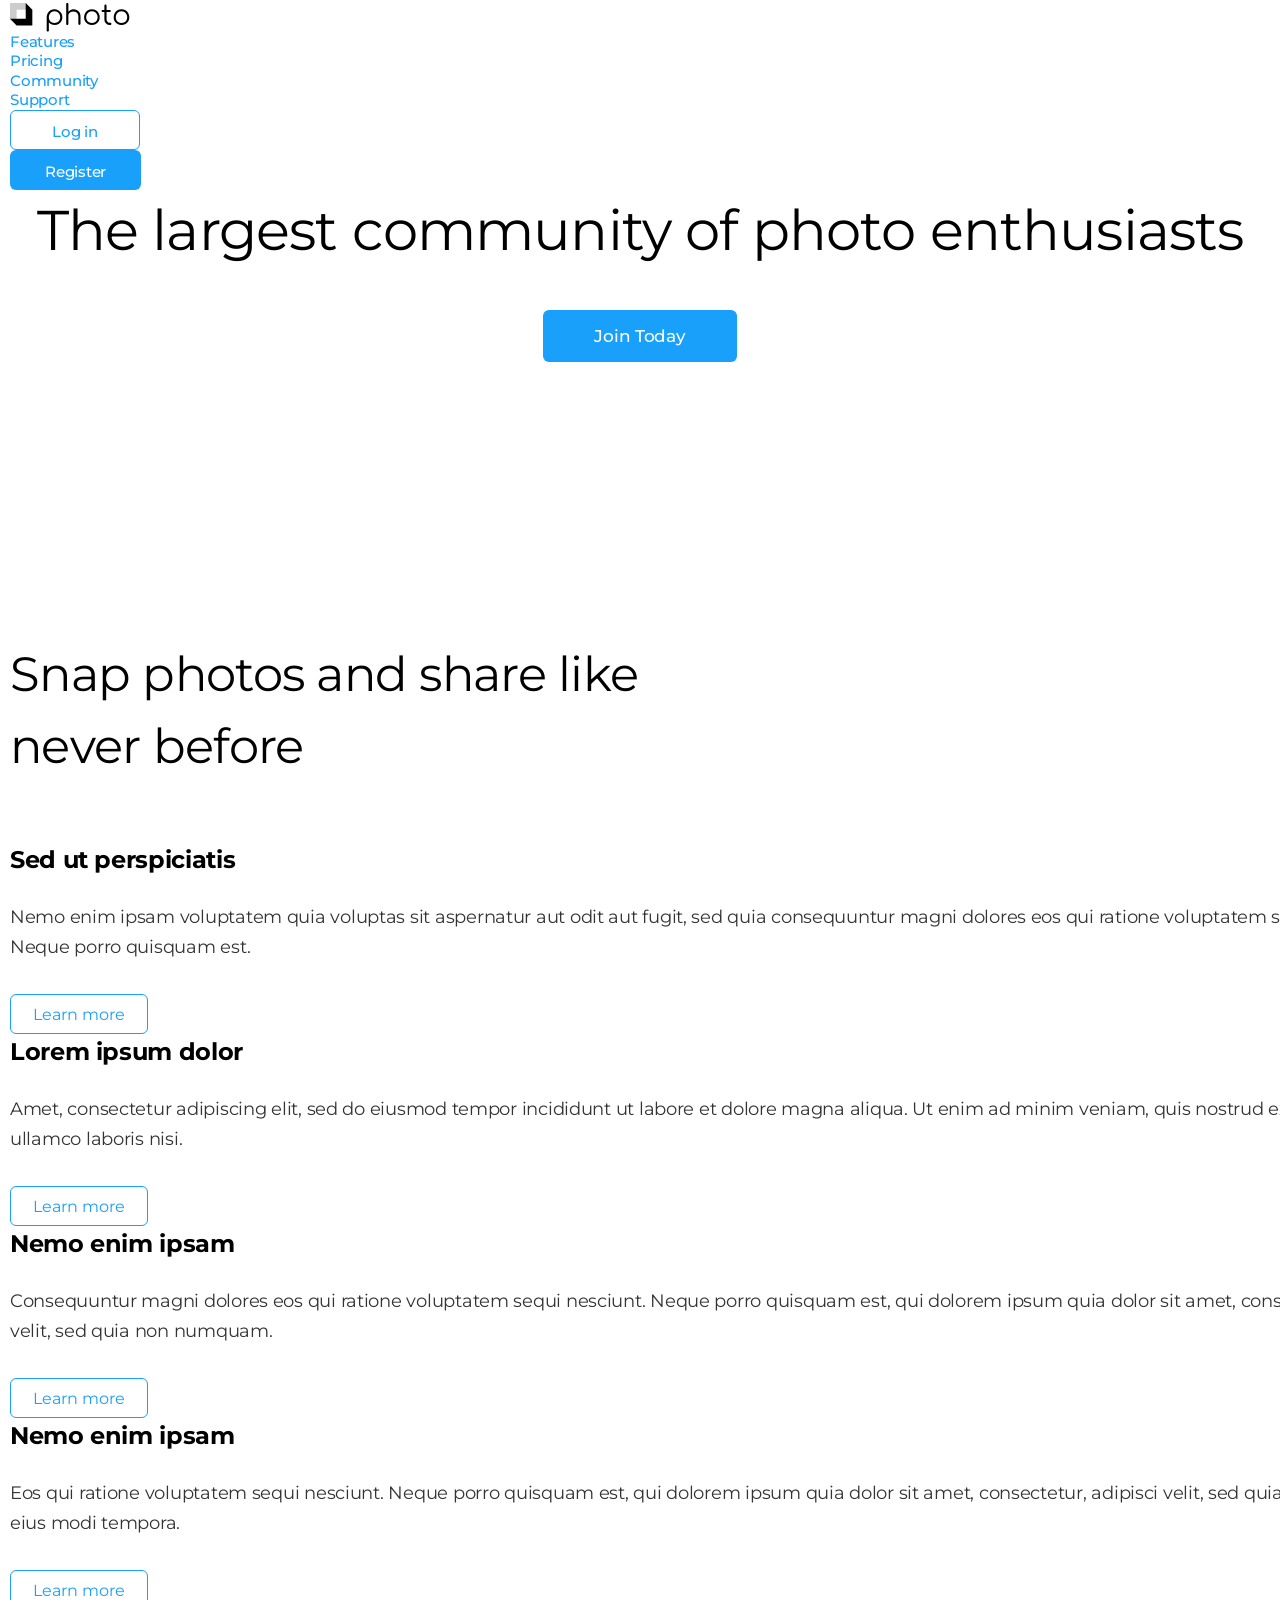
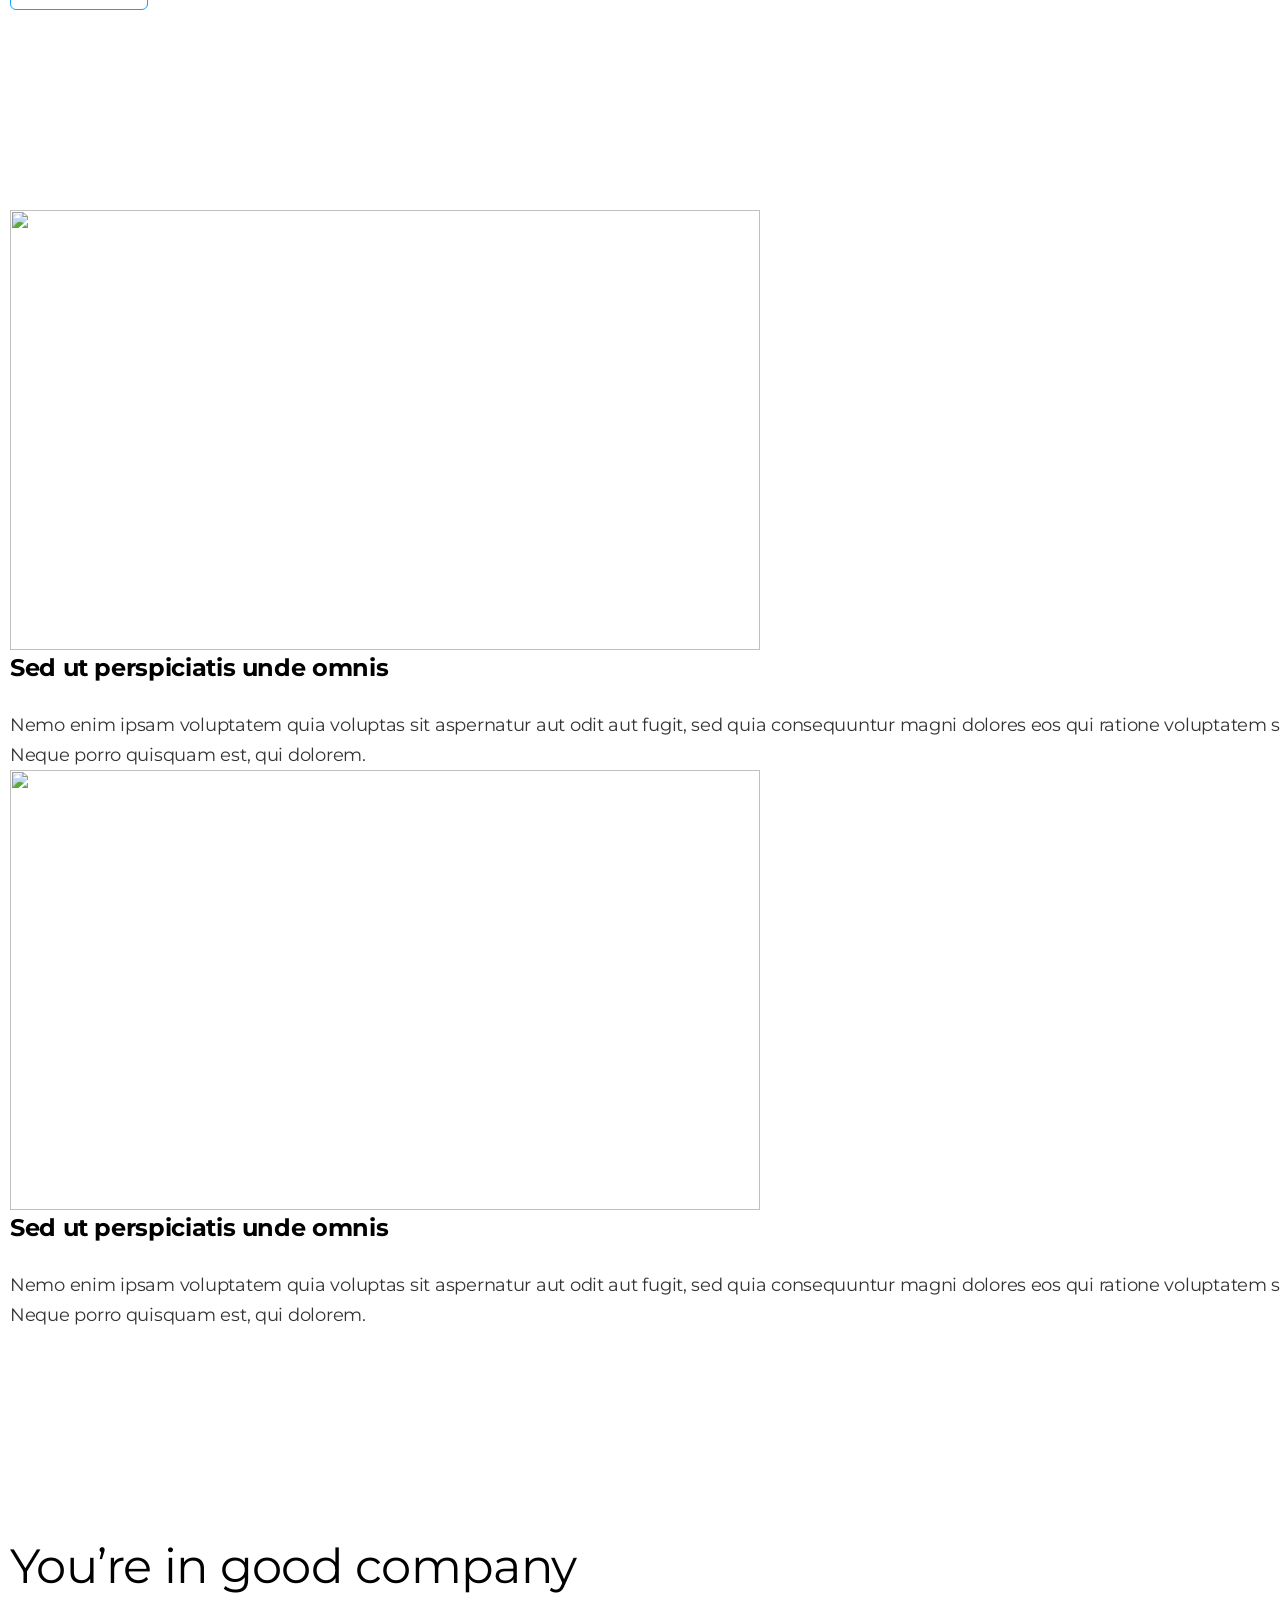
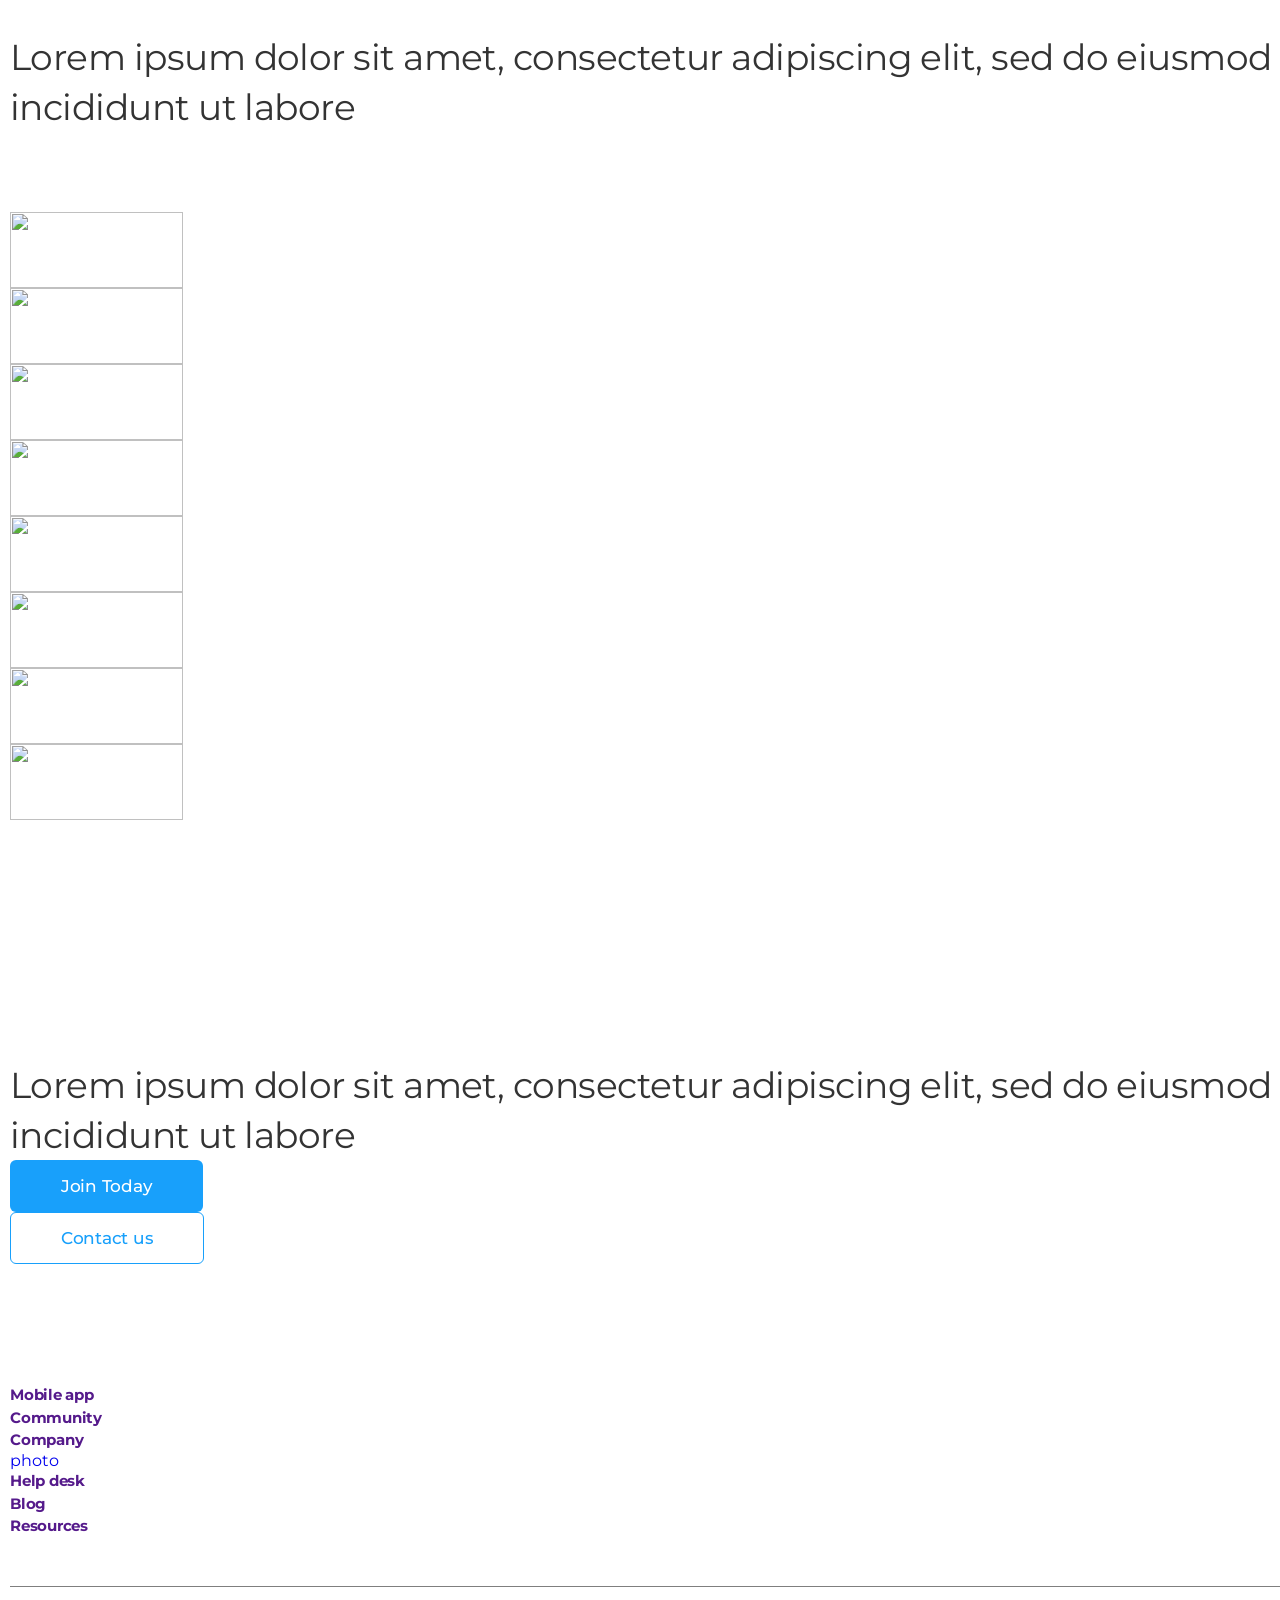
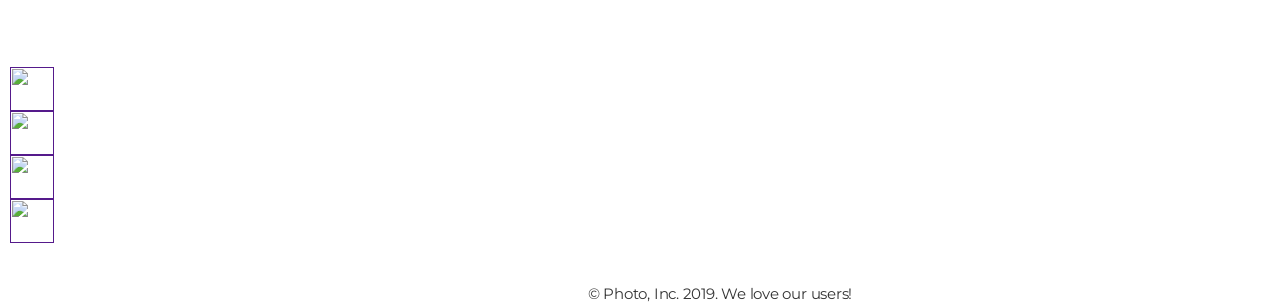
==== index.html @ c055527a "Initial commit" ====
<!DOCTYPE html>
<html lang="en">
	<head>
		<meta charset="UTF-8" />
		<meta name="viewport" content="width=device-width, initial-scale=1.0" />
		<title>Wireframing</title>
		<link rel="preconnect" href="https://fonts.googleapis.com" />
		<link rel="preconnect" href="https://fonts.gstatic.com" crossorigin />
		<link
			href="https://fonts.googleapis.com/css2?family=Montserrat:wght@100..900&display=swap"
			rel="stylesheet"
		/>
		<link
			rel="stylesheet"
			href="https://cdnjs.cloudflare.com/ajax/libs/modern-normalize/3.0.1/modern-normalize.min.css"
			integrity="sha512-q6WgHqiHlKyOqslT/lgBgodhd03Wp4BEqKeW6nNtlOY4quzyG3VoQKFrieaCeSnuVseNKRGpGeDU3qPmabCANg=="
			crossorigin="anonymous"
			referrerpolicy="no-referrer"
		/>
		<link rel="stylesheet" href="/css/styles.css" />
	</head>
	<body>
		<header class="header">
			<div class="container">
				<nav class="nav">
					<a href="#" class="logo"
						><img
							src="./images/sample-logo.svg"
							alt="Logo"
							width="122"
							height="32"
					/></a>
					<ul class="nav-list">
						<li class="nav-item"><a href="" class="nav-link">Features</a></li>
						<li class="nav-item"><a href="" class="nav-link">Pricing</a></li>
						<li class="nav-item"><a href="" class="nav-link">Community</a></li>
						<li class="nav-item"><a href="" class="nav-link">Support</a></li>
					</ul>
				</nav>
				<ul class="auth-list">
					<li class="auth-item">
						<a href="" class="auth-link link-base">Log in</a>
					</li>
					<li class="auth-item">
						<a href="" class="auth-link link-accent">Register</a>
					</li>
				</ul>
			</div>
		</header>

		<main>
			<section class="hero">
				<h1 class="hero-title">The largest community of photo enthusiasts</h1>
				<a href="" class="cta-btn link-accent">Join Today</a>
			</section>
			<section class="section about">
				<div class="container">
					<h2 class="section-title about-title">
						Snap photos and share like <br />
						never before
					</h2>
					<ul class="about-list">
						<li class="about-item">
							<h3 class="about-item-title">Sed ut perspiciatis</h3>
							<p class="about-excerpt">
								Nemo enim ipsam voluptatem quia voluptas sit aspernatur aut odit
								aut fugit, sed quia consequuntur magni dolores eos qui ratione
								voluptatem sequi nesciunt. Neque porro quisquam est.
							</p>
							<a href="" class="more-btn">Learn more</a>
						</li>
						<li class="about-item">
							<h3 class="about-item-title">Lorem ipsum dolor</h3>
							<p class="about-excerpt">
								Amet, consectetur adipiscing elit, sed do eiusmod tempor
								incididunt ut labore et dolore magna aliqua. Ut enim ad minim
								veniam, quis nostrud exercitation ullamco laboris nisi.
							</p>
							<a href="" class="more-btn">Learn more</a>
						</li>
						<li class="about-item">
							<h3 class="about-item-title">Nemo enim ipsam</h3>
							<p class="about-excerpt">
								Consequuntur magni dolores eos qui ratione voluptatem sequi
								nesciunt. Neque porro quisquam est, qui dolorem ipsum quia dolor
								sit amet, consectetur, adipisci velit, sed quia non numquam.
							</p>
							<a href="" class="more-btn">Learn more</a>
						</li>
						<li class="about-item">
							<h3 class="about-item-title">Nemo enim ipsam</h3>
							<p class="about-excerpt">
								Eos qui ratione voluptatem sequi nesciunt. Neque porro quisquam
								est, qui dolorem ipsum quia dolor sit amet, consectetur,
								adipisci velit, sed quia non numquam eius modi tempora.
							</p>
							<a href="" class="more-btn">Learn more</a>
						</li>
					</ul>
				</div>
			</section>
			<section class="section portfolio">
				<div class="container">
					<h2 class="section-title visually-hidden">Examples of work</h2>
					<img src="" alt="" class="portfolio-img" width="750" height="440" />
					<h3 class="portfolio-subtitle">Sed ut perspiciatis unde omnis</h3>
					<p class="portfolio-text">
						Nemo enim ipsam voluptatem quia voluptas sit aspernatur aut odit aut
						fugit, sed quia consequuntur magni dolores eos qui ratione
						voluptatem sequi nesciunt. Neque porro quisquam est, qui dolorem.
					</p>
					<img src="" alt="" class="portfolio-img" width="750" height="440" />
					<h3 class="portfolio-subtitle">Sed ut perspiciatis unde omnis</h3>
					<p class="portfolio-text">
						Nemo enim ipsam voluptatem quia voluptas sit aspernatur aut odit aut
						fugit, sed quia consequuntur magni dolores eos qui ratione
						voluptatem sequi nesciunt. Neque porro quisquam est, qui dolorem.
					</p>
				</div>
			</section>
			<section class="section clients">
				<div class="container">
					<h2 class="section-title clients-title">You’re in good company</h2>
					<p class="clients-text">
						Lorem ipsum dolor sit amet, consectetur adipiscing elit, sed do
						eiusmod tempor incididunt ut labore
					</p>
					<ul class="clients-list">
						<li class="clients-item">
							<img src="" alt="" class="clients-img" width="173" height="76" />
						</li>
						<li class="clients-item">
							<img src="" alt="" class="clients-img" width="173" height="76" />
						</li>
						<li class="clients-item">
							<img src="" alt="" class="clients-img" width="173" height="76" />
						</li>
						<li class="clients-item">
							<img src="" alt="" class="clients-img" width="173" height="76" />
						</li>
						<li class="clients-item">
							<img src="" alt="" class="clients-img" width="173" height="76" />
						</li>
						<li class="clients-item">
							<img src="" alt="" class="clients-img" width="173" height="76" />
						</li>
						<li class="clients-item">
							<img src="" alt="" class="clients-img" width="173" height="76" />
						</li>
						<li class="clients-item">
							<img src="" alt="" class="clients-img" width="173" height="76" />
						</li>
					</ul>
				</div>
			</section>
			<section class="section join">
				<div class="container">
					<h2 class="section-title join-title"></h2>
					<p class="join-text">
						Lorem ipsum dolor sit amet, consectetur adipiscing elit, sed do
						eiusmod tempor incididunt ut labore
					</p>
					<ul class="join-list">
						<li class="join-item">
							<a href="" class="join-link link-accent">Join Today</a>
						</li>
						<li class="join-item">
							<a href="" class="join-link link-base">Contact us</a>
						</li>
					</ul>
				</div>
			</section>
		</main>
		<footer class="footer">
			<div class="container">
				<div class="footer-wrapper">
					<ul class="footer-list">
						<li class="footer-item">
							<a href="" class="footer-link">Mobile app</a>
						</li>
						<li class="footer-item">
							<a href="" class="footer-link">Community</a>
						</li>
						<li class="footer-item">
							<a href="" class="footer-link">Company</a>
						</li>
					</ul>
					<a href="#" class="logo">photo</a>
					<ul class="footer-list">
						<li class="footer-item">
							<a href="" class="footer-link">Help desk</a>
						</li>
						<li class="footer-item"><a href="" class="footer-link">Blog</a></li>
						<li class="footer-item">
							<a href="" class="footer-link">Resources</a>
						</li>
					</ul>
				</div>
				<ul class="socials-list">
					<li class="socials-item">
						<a href="" class="socials-link"
							><img src="" alt="" class="socials-img" width="44" height="44"
						/></a>
					</li>
					<li class="socials-item">
						<a href="" class="socials-link"
							><img src="" alt="" class="socials-img" width="44" height="44"
						/></a>
					</li>
					<li class="socials-item">
						<a href="" class="socials-link"
							><img src="" alt="" class="socials-img" width="44" height="44"
						/></a>
					</li>
					<li class="socials-item">
						<a href="" class="socials-link"
							><img src="" alt="" class="socials-img" width="44" height="44"
						/></a>
					</li>
				</ul>
				<p class="copyright">&#169; Photo, Inc. 2019. We love our users!</p>
			</div>
		</footer>
	</body>
</html>
---- css/styles.css ----
:root {
	/* COLORS */

	--accent-color: #18a0fb;
	--title-color: #000000;
	--text-color: rgba(0, 0, 0, 0.8);
	--text-color-light: #ffffff;
	--main-bg-color: #ffffff;
	--secondary-bg-color: #f5f5f5;
	--decoration-color: rgba(0, 0, 0, 0.5);

	/* TYPEFACES */

	--main-font: 'Montserrat', sans-serif;
}

body {
	font-family: var(--main-font);
	background-color: var(--main-bg-color);
}

h1,
h2,
h3,
h4,
h5,
h6 {
	margin-top: 0;
	margin-bottom: 0;
	color: var(--title-color);
}

p {
	margin-top: 0;
	margin-bottom: 0;
	color: var(--text-color);
}

ul,
ol {
	margin: 0;
	padding-left: 0;
	list-style: none;
}

a {
	text-decoration: none;
}

img {
	display: block;
	max-width: 100%;
}

button {
	padding: 0;
	cursor: pointer;
}

address {
	font-style: normal;
}

/* ============= UTILITIES ============= */

.visually-hidden {
	position: absolute;
	width: 1px;
	height: 1px;
	margin: -1px;
	border: 0;
	padding: 0;
	white-space: nowrap;
	clip-path: inset(100%);
	clip: rect(0 0 0 0);
	overflow: hidden;
}

/* ============= COMPONENTS ============= */

.section {
	padding-top: 120px;
	padding-bottom: 120px;
}

.container {
	width: 1440px;
	padding-left: 10px;
	padding-right: 10px;
	margin: 0 auto;
}

/* ============= HEADER ============= */

.header {
}
.nav {
}

.logo {
}
.nav-item {
}
.nav-link {
}

.nav-link,
.auth-link {
	font-size: 15px;
	font-weight: 500;
	line-height: normal;
	letter-spacing: -0.015em;
	color: var(--accent-color);
}

.auth-item {
}

.auth-link {
	display: inline-block;
	min-width: 130px;
	height: 40px;
	padding: 11px 34px;
	border: 1px solid transparent;
	border-radius: 6px;
	text-align: center;
}

.cta-btn,
.join-link {
	display: inline-block;
	min-width: 192px;
	height: 52px;
	padding: 15px 50px;
	font-size: 17px;
	font-weight: 500;
	line-height: normal;
	letter-spacing: -0.015em;
	text-align: center;
	border: 1px solid transparent;
	border-radius: 6px;
}

.link-base {
	border-color: var(--accent-color);
	color: var(--accent-color);
}

.link-accent {
	color: var(--text-color-light);
	background-color: var(--accent-color);
}

/* ============= HERO ============= */

.hero {
	padding-bottom: 156px;
	text-align: center;
}

.hero-title {
	margin-bottom: 40px;
	font-size: 56px;
	font-weight: 400;
	line-height: 1.43;
	letter-spacing: -0.015em;
}

/* ============= ABOUT ============= */

.about {
}
.section-title {
}
.about-title {
	margin-bottom: 60px;
	font-size: 48px;
	line-height: 1.5;
	letter-spacing: -0.015em;
	font-weight: 400;
}
.about-list {
}
.about-item {
}

.about-item-title {
	margin-bottom: 24px;
	font-size: 24px;
	line-height: 1.5;
	font-weight: 700;
	letter-spacing: -0.015em;
}

.about-excerpt {
	margin-bottom: 32px;
	font-size: 18px;
	line-height: 1.67;
	letter-spacing: -0.015em;
	font-weight: 400;
}
.more-btn {
	display: inline-block;
	min-width: 130px;
	height: 40px;
	padding: 11px 22px;
	border: 1px solid var(--accent-color);
	border-radius: 6px;
	text-align: center;
	color: var(--accent-color);
}

/* ============= PORTFOLIO ============= */

.portfolio {
	padding-top: 80px;
	padding-bottom: 80px;
}
.visually-hidden {
}
.portfolio-img {
}
.portfolio-subtitle {
	margin-bottom: 24px;
	font-size: 24px;
	line-height: 1.5;
	font-weight: 700;
	letter-spacing: -0.015em;
}
.portfolio-text {
	font-size: 18px;
	line-height: 1.67;
	letter-spacing: -0.015em;
	font-weight: 400;
}

/* ============= CLIENTS ============= */

.clients {
}
.clients-title {
	margin-bottom: 30px;
	font-size: 48px;
	line-height: 1.5;
	letter-spacing: -0.015em;
	font-weight: 400;
}
.clients-text {
	margin-bottom: 80px;
	font-size: 36px;
	line-height: 1.39;
	font-weight: 400;
	letter-spacing: -0.015em;
}
.clients-list {
}
.clients-item {
}
.clients-img {
}

/* ============= JOIN ============= */

.join {
}
.join-title {
}
.join-text {
	font-size: 36px;
	line-height: 1.39;
	font-weight: 400;
	letter-spacing: -0.015em;
}
.join-list {
}
.join-item {
}

/* ============= FOOTER ============= */

.footer {
}
.footer-list {
}
.footer-item {
}
.footer-link {
	font-size: 15px;
	line-height: 1.5;
	font-weight: 700;
	letter-spacing: -0.015em;
}
.footer-wrapper {
	padding-bottom: 48px;
	margin-bottom: 80px;
	border-bottom: 1px solid var(--decoration-color);
}
.socials-list {
	margin-bottom: 40px;
}
.socials-item {
}
.socials-link {
}
.socials-img {
}
.copyright {
	font-size: 15px;
	font-weight: 400;
	line-height: 1.5;
	letter-spacing: -0.015em;
	text-align: center;
}
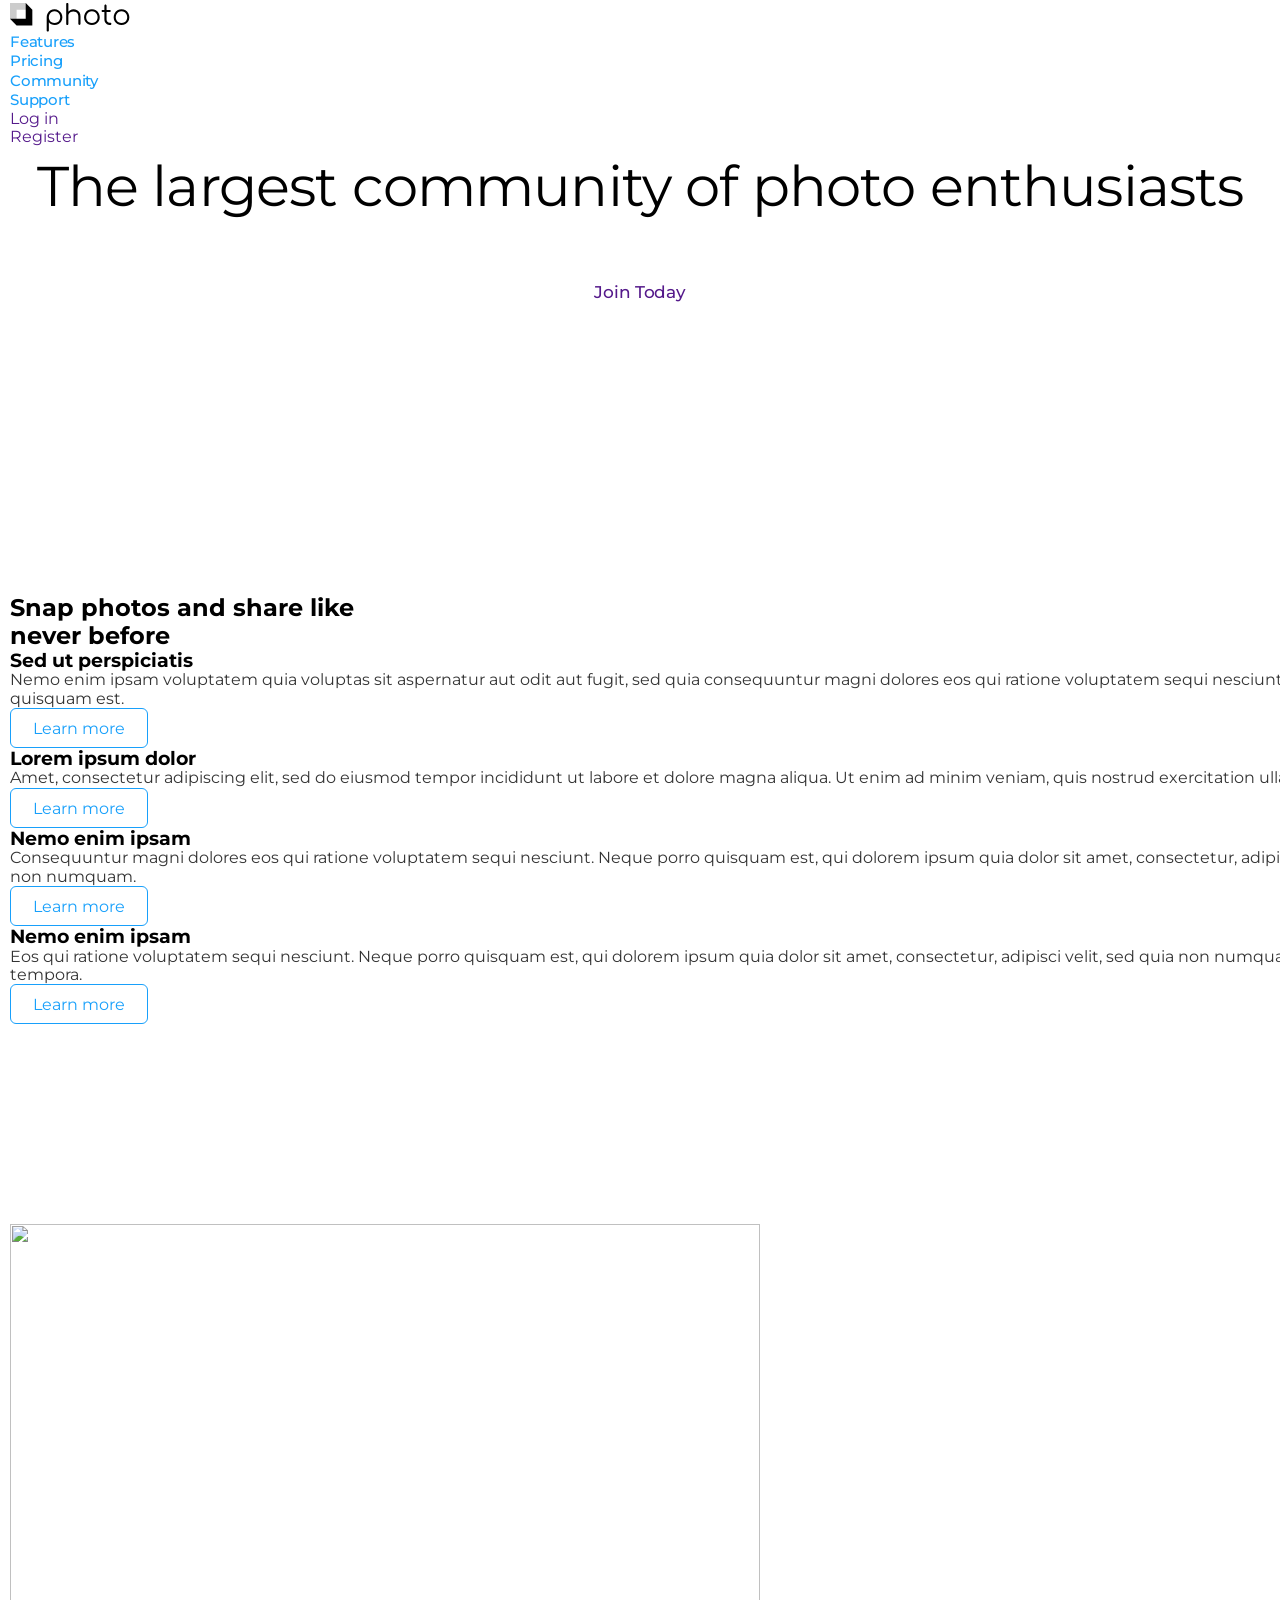
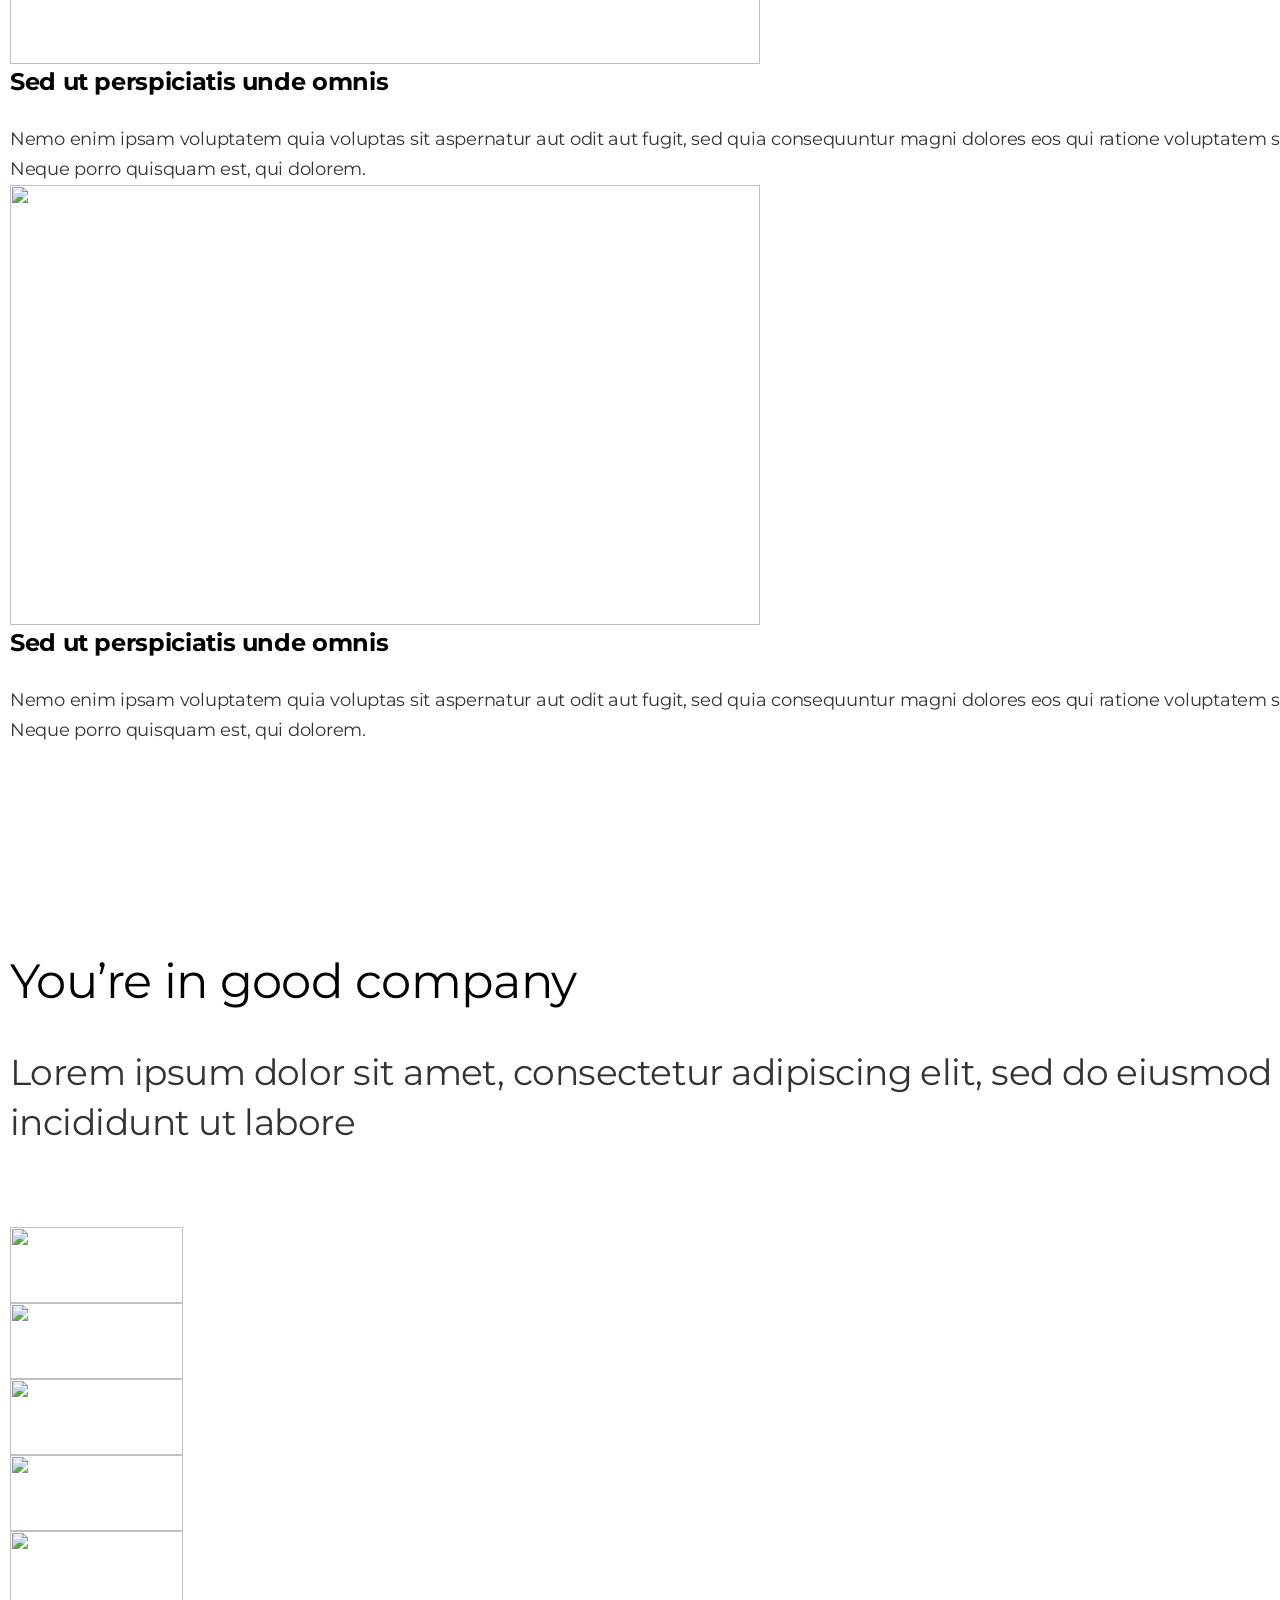
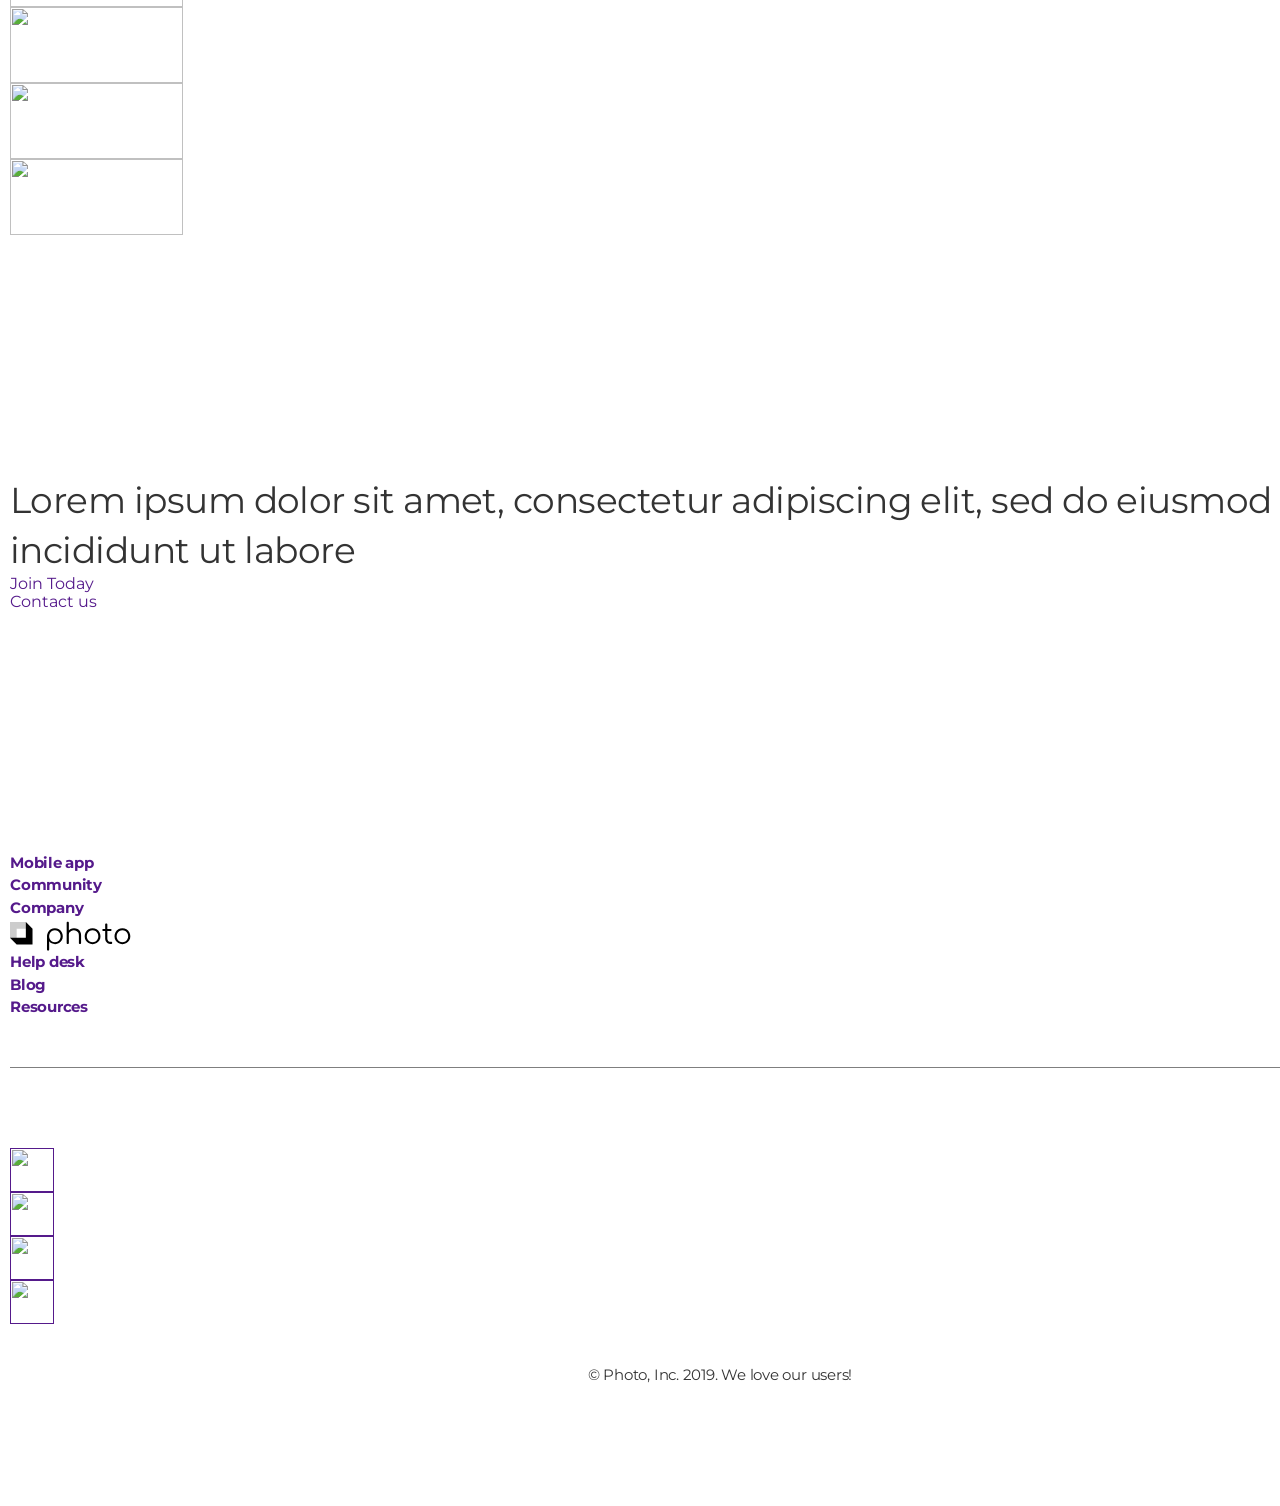
==== commit cd6f4c17: "Update index.html" ====
--- a/index.html
+++ b/index.html
@@ -36,86 +36,117 @@
 						<li class="nav-item"><a href="" class="nav-link">Community</a></li>
 						<li class="nav-item"><a href="" class="nav-link">Support</a></li>
 					</ul>
+					<ul class="auth-list">
+						<li class="auth-item">
+							<a href="" class="auth-btn btn-base btn">Log in</a>
+						</li>
+						<li class="auth-item">
+							<a href="" class="auth-btn btn-accent btn">Register</a>
+						</li>
+					</ul>
 				</nav>
-				<ul class="auth-list">
-					<li class="auth-item">
-						<a href="" class="auth-link link-base">Log in</a>
-					</li>
-					<li class="auth-item">
-						<a href="" class="auth-link link-accent">Register</a>
-					</li>
-				</ul>
 			</div>
 		</header>
 
 		<main>
 			<section class="hero">
 				<h1 class="hero-title">The largest community of photo enthusiasts</h1>
-				<a href="" class="cta-btn link-accent">Join Today</a>
-			</section>
-			<section class="section about">
+				<a href="" class="cta-btn btn-accent btn">Join Today</a>
+			</section>
+			<section class="section benefits">
 				<div class="container">
-					<h2 class="section-title about-title">
+					<h2 class="section-title benefits-title">
 						Snap photos and share like <br />
 						never before
 					</h2>
-					<ul class="about-list">
-						<li class="about-item">
-							<h3 class="about-item-title">Sed ut perspiciatis</h3>
-							<p class="about-excerpt">
+					<ul class="benefits-list">
+						<li class="benefits-item">
+							<h3 class="benefits-item-title">Sed ut perspiciatis</h3>
+							<p class="benefits-excerpt">
 								Nemo enim ipsam voluptatem quia voluptas sit aspernatur aut odit
 								aut fugit, sed quia consequuntur magni dolores eos qui ratione
 								voluptatem sequi nesciunt. Neque porro quisquam est.
 							</p>
-							<a href="" class="more-btn">Learn more</a>
-						</li>
-						<li class="about-item">
-							<h3 class="about-item-title">Lorem ipsum dolor</h3>
-							<p class="about-excerpt">
+							<a href="" class="more-btn btn-base btn">Learn more</a>
+						</li>
+						<li class="benefits-item">
+							<h3 class="benefits-item-title">Lorem ipsum dolor</h3>
+							<p class="benefits-excerpt">
 								Amet, consectetur adipiscing elit, sed do eiusmod tempor
 								incididunt ut labore et dolore magna aliqua. Ut enim ad minim
 								veniam, quis nostrud exercitation ullamco laboris nisi.
 							</p>
-							<a href="" class="more-btn">Learn more</a>
-						</li>
-						<li class="about-item">
-							<h3 class="about-item-title">Nemo enim ipsam</h3>
-							<p class="about-excerpt">
+							<a href="" class="more-btn btn-base btn">Learn more</a>
+						</li>
+						<li class="benefits-item">
+							<h3 class="benefits-item-title">Nemo enim ipsam</h3>
+							<p class="benefits-excerpt">
 								Consequuntur magni dolores eos qui ratione voluptatem sequi
 								nesciunt. Neque porro quisquam est, qui dolorem ipsum quia dolor
 								sit amet, consectetur, adipisci velit, sed quia non numquam.
 							</p>
-							<a href="" class="more-btn">Learn more</a>
-						</li>
-						<li class="about-item">
-							<h3 class="about-item-title">Nemo enim ipsam</h3>
-							<p class="about-excerpt">
+							<a href="" class="more-btn btn-base btn">Learn more</a>
+						</li>
+						<li class="benefits-item">
+							<h3 class="benefits-item-title">Nemo enim ipsam</h3>
+							<p class="benefits-excerpt">
 								Eos qui ratione voluptatem sequi nesciunt. Neque porro quisquam
 								est, qui dolorem ipsum quia dolor sit amet, consectetur,
 								adipisci velit, sed quia non numquam eius modi tempora.
 							</p>
-							<a href="" class="more-btn">Learn more</a>
-						</li>
-					</ul>
-				</div>
-			</section>
-			<section class="section portfolio">
-				<div class="container">
-					<h2 class="section-title visually-hidden">Examples of work</h2>
-					<img src="" alt="" class="portfolio-img" width="750" height="440" />
-					<h3 class="portfolio-subtitle">Sed ut perspiciatis unde omnis</h3>
-					<p class="portfolio-text">
-						Nemo enim ipsam voluptatem quia voluptas sit aspernatur aut odit aut
-						fugit, sed quia consequuntur magni dolores eos qui ratione
-						voluptatem sequi nesciunt. Neque porro quisquam est, qui dolorem.
-					</p>
-					<img src="" alt="" class="portfolio-img" width="750" height="440" />
-					<h3 class="portfolio-subtitle">Sed ut perspiciatis unde omnis</h3>
-					<p class="portfolio-text">
-						Nemo enim ipsam voluptatem quia voluptas sit aspernatur aut odit aut
-						fugit, sed quia consequuntur magni dolores eos qui ratione
-						voluptatem sequi nesciunt. Neque porro quisquam est, qui dolorem.
-					</p>
+							<a href="" class="more-btn btn-base btn">Learn more</a>
+						</li>
+					</ul>
+				</div>
+			</section>
+			<section class="portfolio">
+				<h2 class="section-title visually-hidden">Examples of work</h2>
+				<div class="portfolio-list">
+					<div class="portfolio-item">
+						<div class="container">
+							<img
+								src=""
+								alt=""
+								class="portfolio-img"
+								width="750"
+								height="440"
+							/>
+							<div class="portfolio-contetnt">
+								<h3 class="portfolio-subtitle">
+									Sed ut perspiciatis unde omnis
+								</h3>
+								<p class="portfolio-text">
+									Nemo enim ipsam voluptatem quia voluptas sit aspernatur aut
+									odit aut fugit, sed quia consequuntur magni dolores eos qui
+									ratione voluptatem sequi nesciunt. Neque porro quisquam est,
+									qui dolorem.
+								</p>
+							</div>
+						</div>
+					</div>
+
+					<div class="portfolio-item">
+						<div class="container">
+							<img
+								src=""
+								alt=""
+								class="portfolio-img"
+								width="750"
+								height="440"
+							/>
+							<div class="portfolio-contetnt">
+								<h3 class="portfolio-subtitle">
+									Sed ut perspiciatis unde omnis
+								</h3>
+								<p class="portfolio-text">
+									Nemo enim ipsam voluptatem quia voluptas sit aspernatur aut
+									odit aut fugit, sed quia consequuntur magni dolores eos qui
+									ratione voluptatem sequi nesciunt. Neque porro quisquam est,
+									qui dolorem.
+								</p>
+							</div>
+						</div>
+					</div>
 				</div>
 			</section>
 			<section class="section clients">
@@ -155,26 +186,28 @@
 			</section>
 			<section class="section join">
 				<div class="container">
-					<h2 class="section-title join-title"></h2>
-					<p class="join-text">
-						Lorem ipsum dolor sit amet, consectetur adipiscing elit, sed do
-						eiusmod tempor incididunt ut labore
-					</p>
-					<ul class="join-list">
-						<li class="join-item">
-							<a href="" class="join-link link-accent">Join Today</a>
-						</li>
-						<li class="join-item">
-							<a href="" class="join-link link-base">Contact us</a>
-						</li>
-					</ul>
+					<h2 class="section-title visually-hidden"></h2>
+					<div class="join-content">
+						<p class="join-text">
+							Lorem ipsum dolor sit amet, consectetur adipiscing elit, sed do
+							eiusmod tempor incididunt ut labore
+						</p>
+						<ul class="join-list">
+							<li class="join-item">
+								<a href="" class="join-btn btn-accent btn">Join Today</a>
+							</li>
+							<li class="join-item">
+								<a href="" class="join-btn btn-base btn">Contact us</a>
+							</li>
+						</ul>
+					</div>
 				</div>
 			</section>
 		</main>
-		<footer class="footer">
+		<footer class="footer section">
 			<div class="container">
 				<div class="footer-wrapper">
-					<ul class="footer-list">
+					<ul class="footer-list left">
 						<li class="footer-item">
 							<a href="" class="footer-link">Mobile app</a>
 						</li>
@@ -185,8 +218,10 @@
 							<a href="" class="footer-link">Company</a>
 						</li>
 					</ul>
-					<a href="#" class="logo">photo</a>
-					<ul class="footer-list">
+					<a href="#" class="logo">
+						<img src="./images/sample-logo.svg" alt="" />
+					</a>
+					<ul class="footer-list right">
 						<li class="footer-item">
 							<a href="" class="footer-link">Help desk</a>
 						</li>
